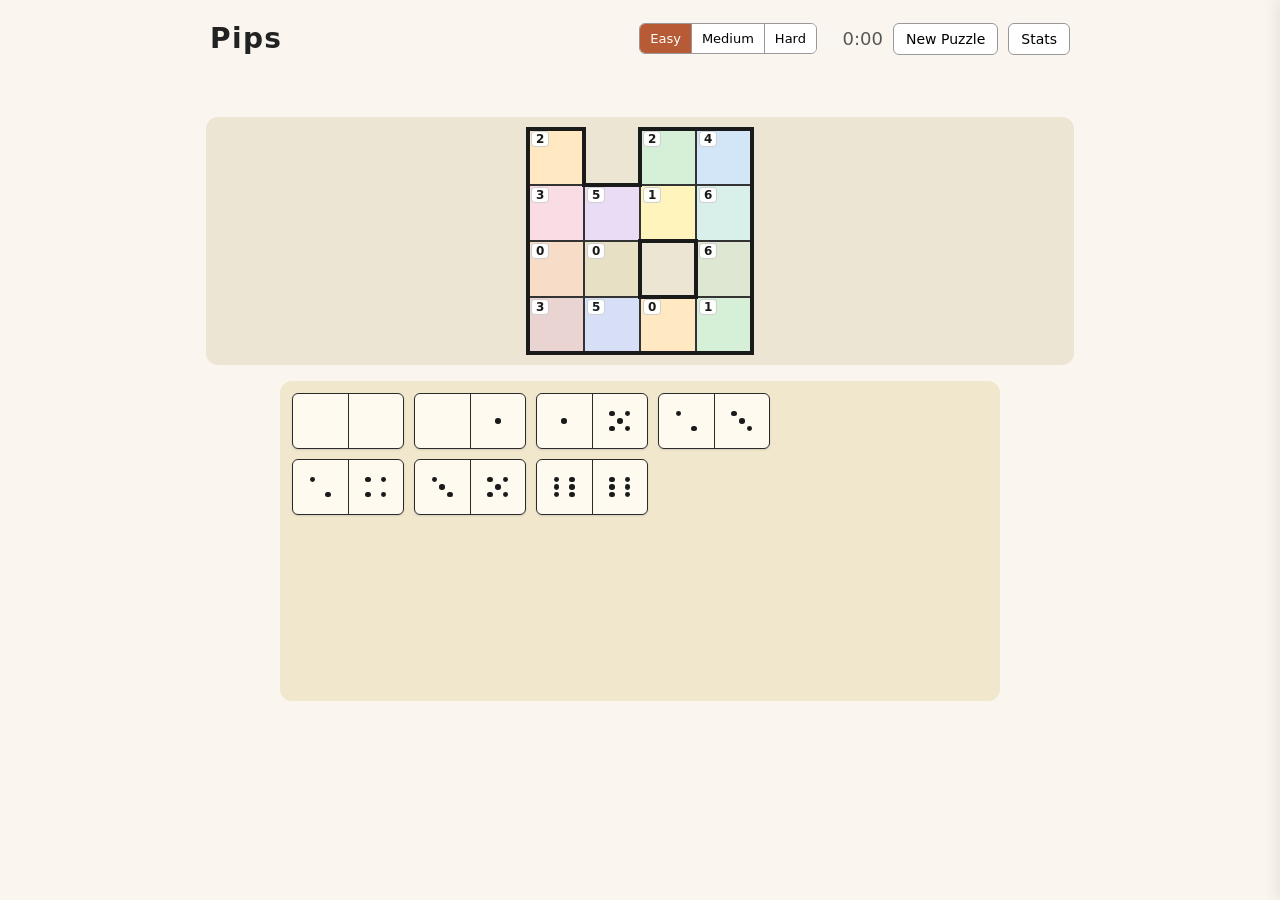
==== index.html @ f38bb197 "Initial commit: NYT-style Pips puzzle clone in vanilla JS Browser-only single-player domino puzzle. " ====
<!doctype html>
<html lang="en">
  <head>
    <meta charset="UTF-8" />
    <meta name="viewport" content="width=device-width, initial-scale=1.0" />
    <title>Pips</title>
    <link rel="stylesheet" href="./src/style.css" />
  </head>
  <body>
    <div id="app">
      <header class="header">
        <h1>Pips</h1>
        <div class="header-controls">
          <div class="difficulty" role="radiogroup" aria-label="Difficulty">
            <button class="diff-btn" data-diff="easy" type="button">Easy</button>
            <button class="diff-btn" data-diff="medium" type="button">Medium</button>
            <button class="diff-btn" data-diff="hard" type="button">Hard</button>
          </div>
          <span id="timer" class="timer">0:00</span>
          <button id="new-puzzle" type="button">New Puzzle</button>
          <button id="toggle-stats" type="button">Stats</button>
        </div>
      </header>
      <main>
        <div id="status" class="status" aria-live="polite"></div>
        <div id="board-wrap" class="board-wrap">
          <div id="board" class="board"></div>
          <div id="loading" class="loading">Generating puzzle…</div>
        </div>
        <div id="tray" class="tray"></div>
      </main>
      <aside id="stats-panel" class="stats-panel hidden" aria-hidden="true"></aside>
    </div>
    <script type="module" src="./src/main.js"></script>
  </body>
</html>
---- src/style.css ----
:root {
  --cell: 56px;
  --bg: #faf6ef;
  --board-bg: #ece5d4;
  --grid-line: rgba(0, 0, 0, 0.10);
  --region-line: #333;
  --region-line-strong: #222;
  --domino-bg: #fffaf0;
  --domino-border: #2a2a2a;
  --pip: #1a1a1a;
  --accent: #b65b35;
  --good: #2c8a4a;
  --bad: #c14a3a;
}

* { box-sizing: border-box; }

body {
  margin: 0;
  font-family: -apple-system, BlinkMacSystemFont, "Segoe UI", system-ui, sans-serif;
  background: var(--bg);
  color: #222;
  -webkit-user-select: none;
  user-select: none;
}

#app {
  max-width: 900px;
  margin: 0 auto;
  padding: 16px;
}

.header {
  display: flex;
  align-items: center;
  justify-content: space-between;
  padding: 6px 4px 18px;
}
.header h1 {
  margin: 0;
  font-weight: 700;
  font-size: 28px;
  letter-spacing: 0.05em;
}
.header-controls {
  display: flex;
  gap: 10px;
  align-items: center;
}
.timer {
  font-variant-numeric: tabular-nums;
  font-size: 18px;
  min-width: 56px;
  text-align: right;
  opacity: 0.75;
}
button {
  background: #fff;
  border: 1px solid #999;
  border-radius: 6px;
  padding: 7px 12px;
  font-size: 14px;
  cursor: pointer;
  font-family: inherit;
}
button:hover { background: #f3edd7; }
button:active { background: #e7dfb7; }

.difficulty {
  display: inline-flex;
  border: 1px solid #999;
  border-radius: 6px;
  overflow: hidden;
}
.difficulty .diff-btn {
  border: none;
  border-radius: 0;
  padding: 7px 10px;
  font-size: 13px;
  background: #fff;
}
.difficulty .diff-btn + .diff-btn { border-left: 1px solid #999; }
.difficulty .diff-btn[aria-pressed="true"] { background: var(--accent); color: #fff; }
.difficulty .diff-btn[aria-pressed="true"]:hover { background: var(--accent); color: #fff; }

.status {
  min-height: 28px;
  font-size: 16px;
  font-weight: 600;
  text-align: center;
  margin: 8px 0;
}
.status.good { color: var(--good); }
.status.bad { color: var(--bad); }

.board-wrap {
  display: flex;
  justify-content: center;
  position: relative;
  margin: 0 auto;
  padding: 12px;
  background: var(--board-bg);
  border-radius: 12px;
}

.board {
  position: relative;
  display: grid;
  background: transparent;
  /* grid-template set inline */
}
.board::after {
  content: '';
  position: absolute;
  inset: 0;
  pointer-events: none;
}

.cell {
  width: var(--cell);
  height: var(--cell);
  position: relative;
  background: #fffdf6;
}
.cell.blocked { background: transparent; visibility: hidden; }

/* thin grid lines on every cell */
.cell::before {
  content: '';
  position: absolute;
  inset: 0;
  border-right: 1px solid var(--grid-line);
  border-bottom: 1px solid var(--grid-line);
  pointer-events: none;
}

/* region edges drawn as overlaid spans on the appropriate sides */
.cell .edge-overlay {
  position: absolute; inset: 0; pointer-events: none;
}
.cell .edge-overlay > span { position: absolute; background: var(--region-line); }
.cell .edge-overlay .e-top    { top: -1px; left: 0; right: 0; height: 2px; }
.cell .edge-overlay .e-right  { top: 0; right: -1px; bottom: 0; width: 2px; }
.cell .edge-overlay .e-bottom { bottom: -1px; left: 0; right: 0; height: 2px; }
.cell .edge-overlay .e-left   { top: 0; left: -1px; bottom: 0; width: 2px; }
/* Edges that border the outside of the grid are thicker + darker so the
   board outline reads clearly against region boundaries. Each boundary span
   extends into the perpendicular axis (left/right for horizontal spans,
   top/bottom for vertical spans) so corners fill without notches. */
.cell .edge-overlay > span.boundary { background: #1a1a1a; z-index: 4; }
.cell .edge-overlay .e-top.boundary    { top: -2px;    left: -2px;   right: -2px;  height: 4px; }
.cell .edge-overlay .e-right.boundary  { right: -2px;  top: -2px;    bottom: -2px; width: 4px; }
.cell .edge-overlay .e-bottom.boundary { bottom: -2px; left: -2px;   right: -2px;  height: 4px; }
.cell .edge-overlay .e-left.boundary   { left: -2px;   top: -2px;    bottom: -2px; width: 4px; }

.region-label {
  position: absolute;
  font-size: 12px;
  line-height: 14px;
  font-weight: 700;
  color: #1a1a1a;
  background: rgba(255, 255, 255, 0.92);
  border: 1px solid rgba(0, 0, 0, 0.18);
  border-radius: 4px;
  padding: 0 4px;
  pointer-events: none;
  white-space: nowrap;
  z-index: 5;
}

.slot-highlight {
  position: absolute;
  pointer-events: none;
  border: 2px dashed var(--accent);
  border-radius: 4px;
  opacity: 0;
  transition: opacity 100ms;
}
.slot-highlight.show { opacity: 1; }

.tray {
  position: relative;
  width: 100%;
  max-width: 720px;
  margin: 16px auto 0;
  padding: 12px;
  min-height: calc(5 * var(--cell) + 40px);
  border-radius: 12px;
  background: #f0e7cd;
  overflow: visible;
}

.domino {
  position: absolute;
  display: flex;
  background: var(--domino-bg);
  border: 1.5px solid var(--domino-border);
  border-radius: 6px;
  cursor: grab;
  touch-action: none;
  box-shadow: 0 1px 2px rgba(0, 0, 0, 0.12);
  width: calc(2 * var(--cell));
  height: var(--cell);
  z-index: 2;
}
/* Once placed on the board, dominoes are translucent so the region color
   underneath remains clearly visible. Tray + drag visuals stay fully opaque. */
.board > .domino {
  background: rgba(255, 250, 240, 0.50);
}
.domino.vertical { flex-direction: column; width: var(--cell); height: calc(2 * var(--cell)); }
.domino:active { cursor: grabbing; }
.domino.dragging { cursor: grabbing; box-shadow: 0 6px 14px rgba(0, 0, 0, 0.20); z-index: 1000; }

.domino .half {
  flex: 1;
  position: relative;
  display: grid;
  grid-template-columns: repeat(3, 1fr);
  grid-template-rows: repeat(3, 1fr);
  padding: 14%;
  gap: 0;
}
.domino.horizontal .half:first-child { border-right: 1.5px solid var(--domino-border); }
.domino.vertical .half:first-child { border-bottom: 1.5px solid var(--domino-border); }

.pip {
  background: var(--pip);
  border-radius: 50%;
  align-self: center;
  justify-self: center;
  width: 70%;
  height: 70%;
}

.placed-domino {
  position: absolute;
}

.loading {
  position: absolute;
  inset: 0;
  display: flex;
  align-items: center;
  justify-content: center;
  font-size: 14px;
  color: #666;
  background: rgba(250, 246, 239, 0.85);
}
.loading.hidden { display: none; }

.stats-panel {
  position: fixed;
  top: 0; right: 0; height: 100vh; width: 320px;
  background: #fff;
  border-left: 1px solid #d4cba8;
  box-shadow: -4px 0 14px rgba(0, 0, 0, 0.08);
  padding: 18px;
  overflow-y: auto;
  transform: translateX(0);
  transition: transform 200ms;
  z-index: 10;
}
.stats-panel.hidden { transform: translateX(100%); pointer-events: none; }
.stats-panel h2 { margin: 0 0 8px; font-size: 18px; }
.stat-row { display: flex; justify-content: space-between; padding: 4px 0; font-size: 14px; }
.stat-row span:last-child { font-variant-numeric: tabular-nums; font-weight: 600; }
.histogram { margin-top: 10px; }
.histogram svg { display: block; }
.stats-actions { margin-top: 12px; }
.stats-actions button { font-size: 12px; padding: 4px 8px; }
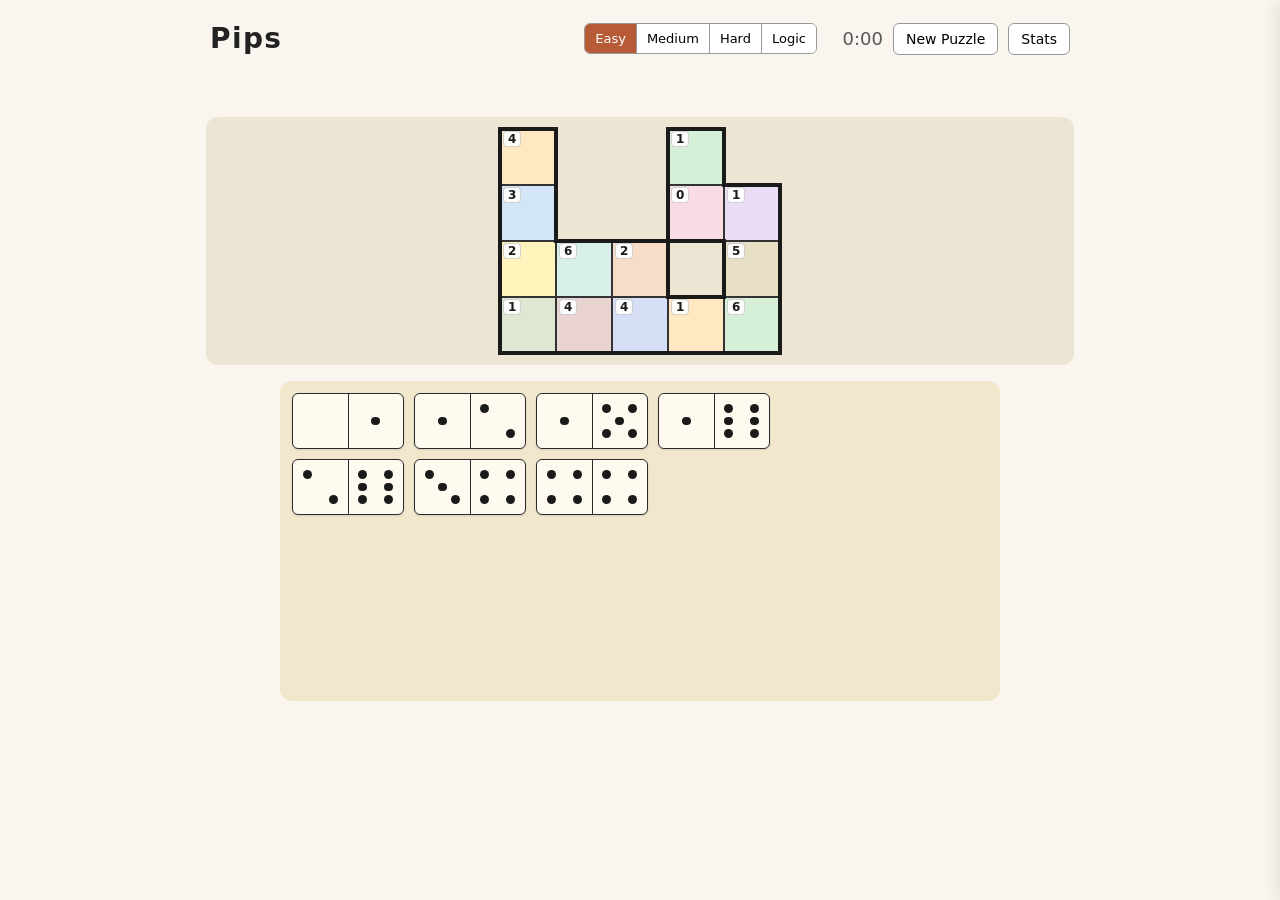
==== commit d0035452: "Add Logic difficulty + fix forward-propagation bugs New "Logic" difficulty mode whose verifier is pu" ====
--- a/index.html
+++ b/index.html
@@ -15,6 +15,7 @@
             <button class="diff-btn" data-diff="easy" type="button">Easy</button>
             <button class="diff-btn" data-diff="medium" type="button">Medium</button>
             <button class="diff-btn" data-diff="hard" type="button">Hard</button>
+            <button class="diff-btn" data-diff="logic" type="button" title="Pure logic — solvable by forward deduction only, no guessing">Logic</button>
           </div>
           <span id="timer" class="timer">0:00</span>
           <button id="new-puzzle" type="button">New Puzzle</button>
--- a/src/style.css
+++ b/src/style.css
@@ -218,7 +218,10 @@
   display: grid;
   grid-template-columns: repeat(3, 1fr);
   grid-template-rows: repeat(3, 1fr);
-  padding: 14%;
+  /* Use --cell-relative padding so pip sizes stay constant when the domino is
+     rotated. (Percentage padding resolves against the domino's width, which
+     differs between horizontal and vertical orientations.) */
+  padding: calc(0.14 * var(--cell));
   gap: 0;
 }
 .domino.horizontal .half:first-child { border-right: 1.5px solid var(--domino-border); }
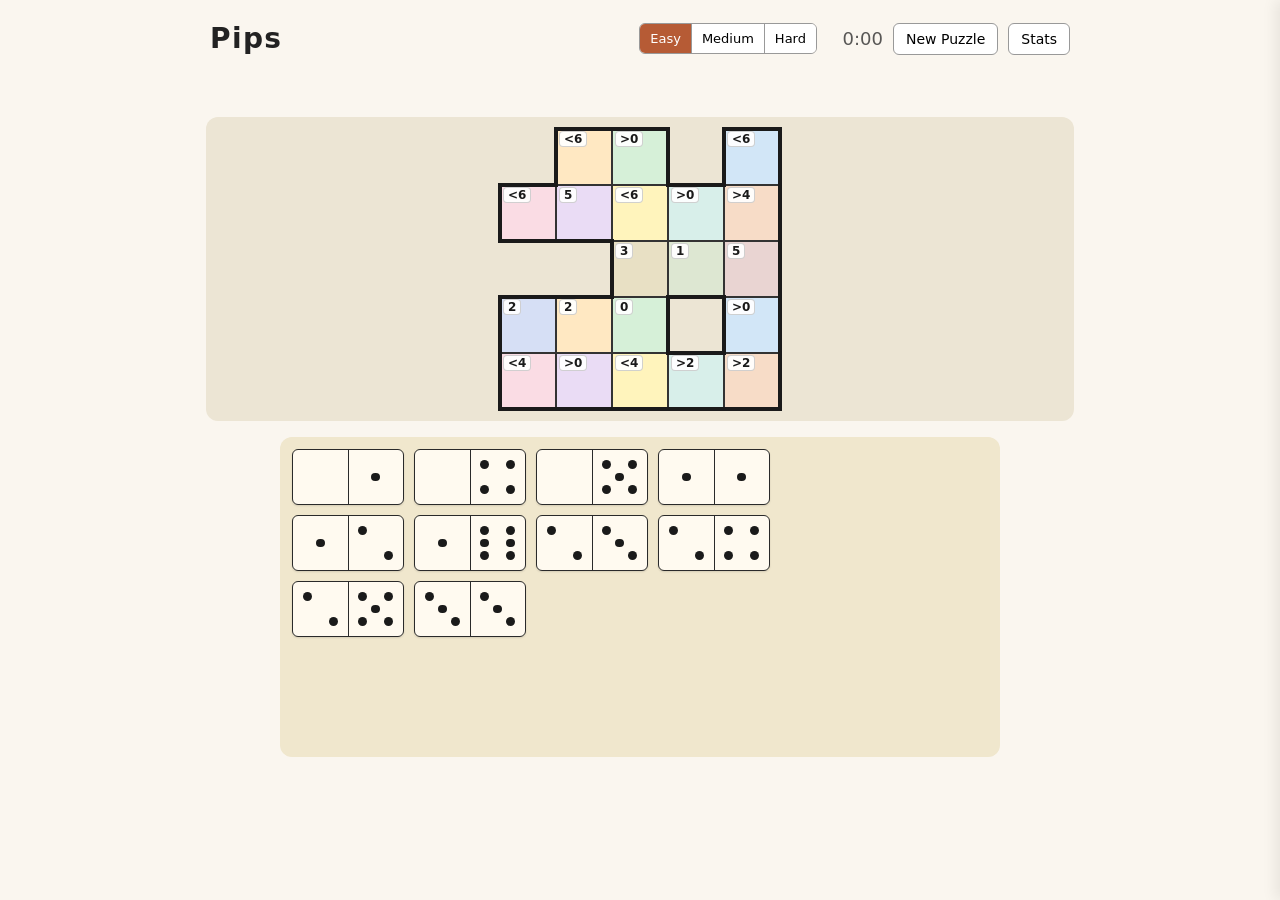
==== commit 6246d670: "Unify difficulty: Easy/Medium/Hard all use linear-solvable verifier Replaces the previous Easy/Mediu" ====
--- a/index.html
+++ b/index.html
@@ -12,10 +12,9 @@
         <h1>Pips</h1>
         <div class="header-controls">
           <div class="difficulty" role="radiogroup" aria-label="Difficulty">
-            <button class="diff-btn" data-diff="easy" type="button">Easy</button>
-            <button class="diff-btn" data-diff="medium" type="button">Medium</button>
-            <button class="diff-btn" data-diff="hard" type="button">Hard</button>
-            <button class="diff-btn" data-diff="logic" type="button" title="Pure logic — solvable by forward deduction only, no guessing">Logic</button>
+            <button class="diff-btn" data-diff="easy" type="button" title="Solvable by forward deduction only">Easy</button>
+            <button class="diff-btn" data-diff="medium" type="button" title="Solvable by forward deduction only">Medium</button>
+            <button class="diff-btn" data-diff="hard" type="button" title="Solvable by forward deduction only">Hard</button>
           </div>
           <span id="timer" class="timer">0:00</span>
           <button id="new-puzzle" type="button">New Puzzle</button>
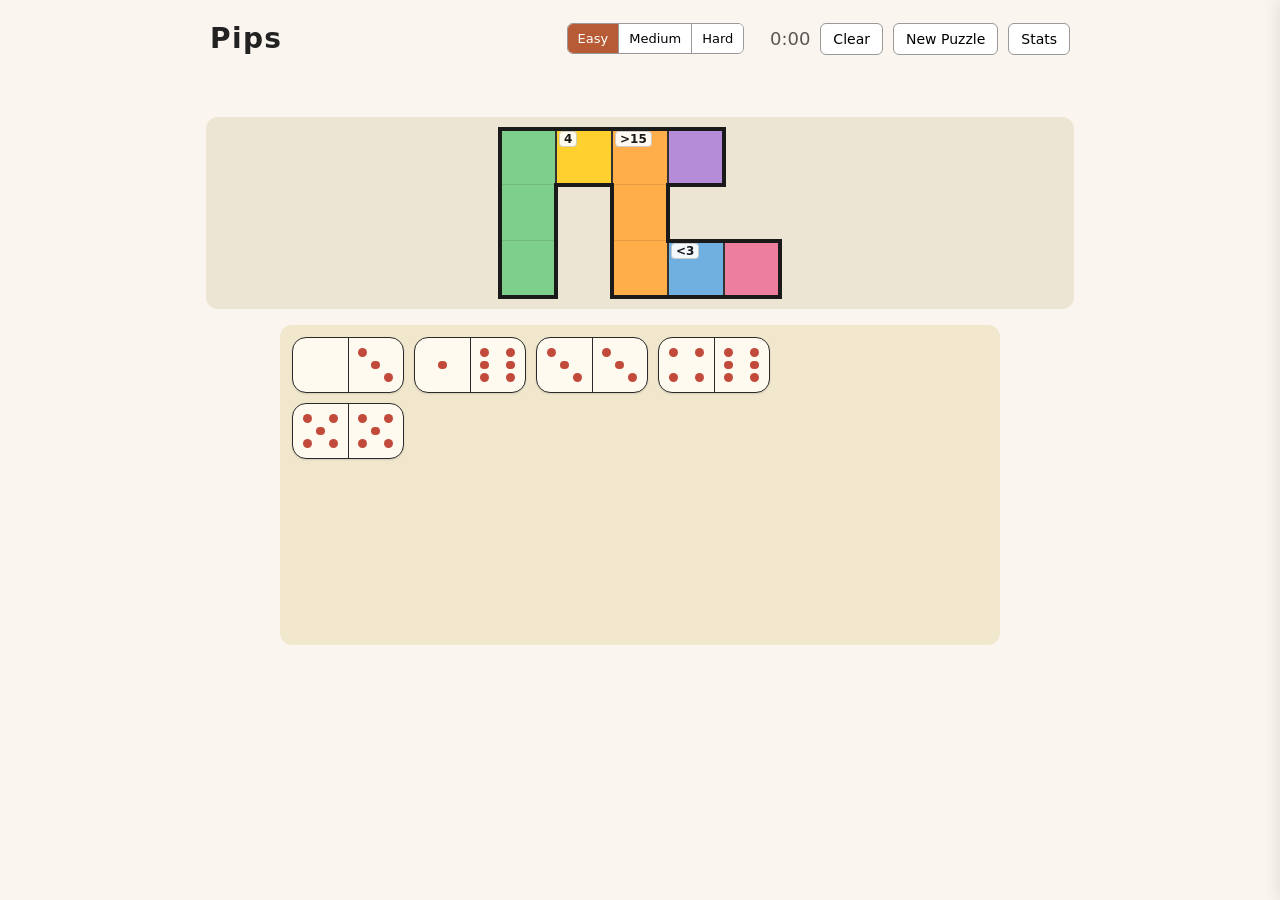
==== commit de2af0a0: "Add lock-in dominoes, per-difficulty stats, percentile + celebration UI: - Click a placed domino to " ====
--- a/index.html
+++ b/index.html
@@ -17,6 +17,7 @@
             <button class="diff-btn" data-diff="hard" type="button" title="Solvable by forward deduction only">Hard</button>
           </div>
           <span id="timer" class="timer">0:00</span>
+          <button id="clear-all" type="button">Clear</button>
           <button id="new-puzzle" type="button">New Puzzle</button>
           <button id="toggle-stats" type="button">Stats</button>
         </div>
--- a/src/style.css
+++ b/src/style.css
@@ -7,7 +7,8 @@
   --region-line-strong: #222;
   --domino-bg: #fffaf0;
   --domino-border: #2a2a2a;
-  --pip: #1a1a1a;
+  --pip: #c14a3a;
+  --pip-locked: #1a1a1a;
   --accent: #b65b35;
   --good: #2c8a4a;
   --bad: #c14a3a;
@@ -195,7 +196,7 @@
   display: flex;
   background: var(--domino-bg);
   border: 1.5px solid var(--domino-border);
-  border-radius: 6px;
+  border-radius: 14px;
   cursor: grab;
   touch-action: none;
   box-shadow: 0 1px 2px rgba(0, 0, 0, 0.12);
@@ -208,6 +209,12 @@
 .board > .domino {
   background: rgba(255, 250, 240, 0.50);
 }
+/* Locked placed dominoes read as committed: more opaque, accent border. */
+.board > .domino.locked {
+  box-shadow: inset 0 0 0 3px var(--domino-border);
+  cursor: pointer;
+}
+.board > .domino.locked .pip { background: var(--pip-locked); }
 .domino.vertical { flex-direction: column; width: var(--cell); height: calc(2 * var(--cell)); }
 .domino:active { cursor: grabbing; }
 .domino.dragging { cursor: grabbing; box-shadow: 0 6px 14px rgba(0, 0, 0, 0.20); z-index: 1000; }
@@ -266,9 +273,77 @@
 }
 .stats-panel.hidden { transform: translateX(100%); pointer-events: none; }
 .stats-panel h2 { margin: 0 0 8px; font-size: 18px; }
+.stats-section { margin-top: 16px; padding-top: 10px; border-top: 1px solid #e5dec3; }
+.stats-section:first-of-type { margin-top: 4px; padding-top: 0; border-top: none; }
+.stats-section-title { margin: 0 0 6px; font-size: 14px; text-transform: uppercase; letter-spacing: 0.06em; color: #555; }
 .stat-row { display: flex; justify-content: space-between; padding: 4px 0; font-size: 14px; }
 .stat-row span:last-child { font-variant-numeric: tabular-nums; font-weight: 600; }
 .histogram { margin-top: 10px; }
 .histogram svg { display: block; }
 .stats-actions { margin-top: 12px; }
 .stats-actions button { font-size: 12px; padding: 4px 8px; }
+
+/* ---- personal-best celebration overlay ---- */
+.celebrate {
+  position: fixed;
+  inset: 0;
+  display: flex;
+  align-items: center;
+  justify-content: center;
+  z-index: 1000;
+  pointer-events: auto;
+  background: rgba(0, 0, 0, 0.0);
+  cursor: pointer;
+}
+.celebrate-card {
+  position: relative;
+  background: rgba(255, 255, 250, 0.97);
+  border: 4px solid var(--accent);
+  border-radius: 20px;
+  padding: 26px 36px;
+  text-align: center;
+  box-shadow: 0 12px 32px rgba(0, 0, 0, 0.20);
+  animation: celebrate-pop 480ms cubic-bezier(.2,.9,.2,1.4) both;
+  z-index: 2;
+}
+.celebrate-animal {
+  display: block;
+  font-size: 84px;
+  line-height: 1;
+  animation: celebrate-bounce 900ms ease-in-out 480ms infinite alternate;
+}
+.celebrate-text {
+  margin-top: 10px;
+  font-size: 22px;
+  font-weight: 800;
+  color: var(--accent);
+  letter-spacing: 0.02em;
+}
+.celebrate-particle {
+  position: absolute;
+  top: 50%;
+  left: 50%;
+  transform: translate(-50%, -50%);
+  pointer-events: none;
+  animation: celebrate-burst 1500ms cubic-bezier(.2,.7,.2,1) forwards;
+  z-index: 1;
+}
+.celebrate-fading { animation: celebrate-fadeout 380ms forwards; }
+
+@keyframes celebrate-pop {
+  0%   { transform: scale(0.3) rotate(-8deg); opacity: 0; }
+  60%  { transform: scale(1.08) rotate(2deg); opacity: 1; }
+  100% { transform: scale(1)    rotate(0); opacity: 1; }
+}
+@keyframes celebrate-bounce {
+  from { transform: translateY(0) rotate(-3deg); }
+  to   { transform: translateY(-6px) rotate(3deg); }
+}
+@keyframes celebrate-burst {
+  0%   { transform: translate(-50%, -50%) scale(0.4); opacity: 1; }
+  20%  { opacity: 1; }
+  100% { transform: translate(calc(-50% + var(--dx)), calc(-50% + var(--dy))) scale(1.1); opacity: 0; }
+}
+@keyframes celebrate-fadeout {
+  to { opacity: 0; }
+}
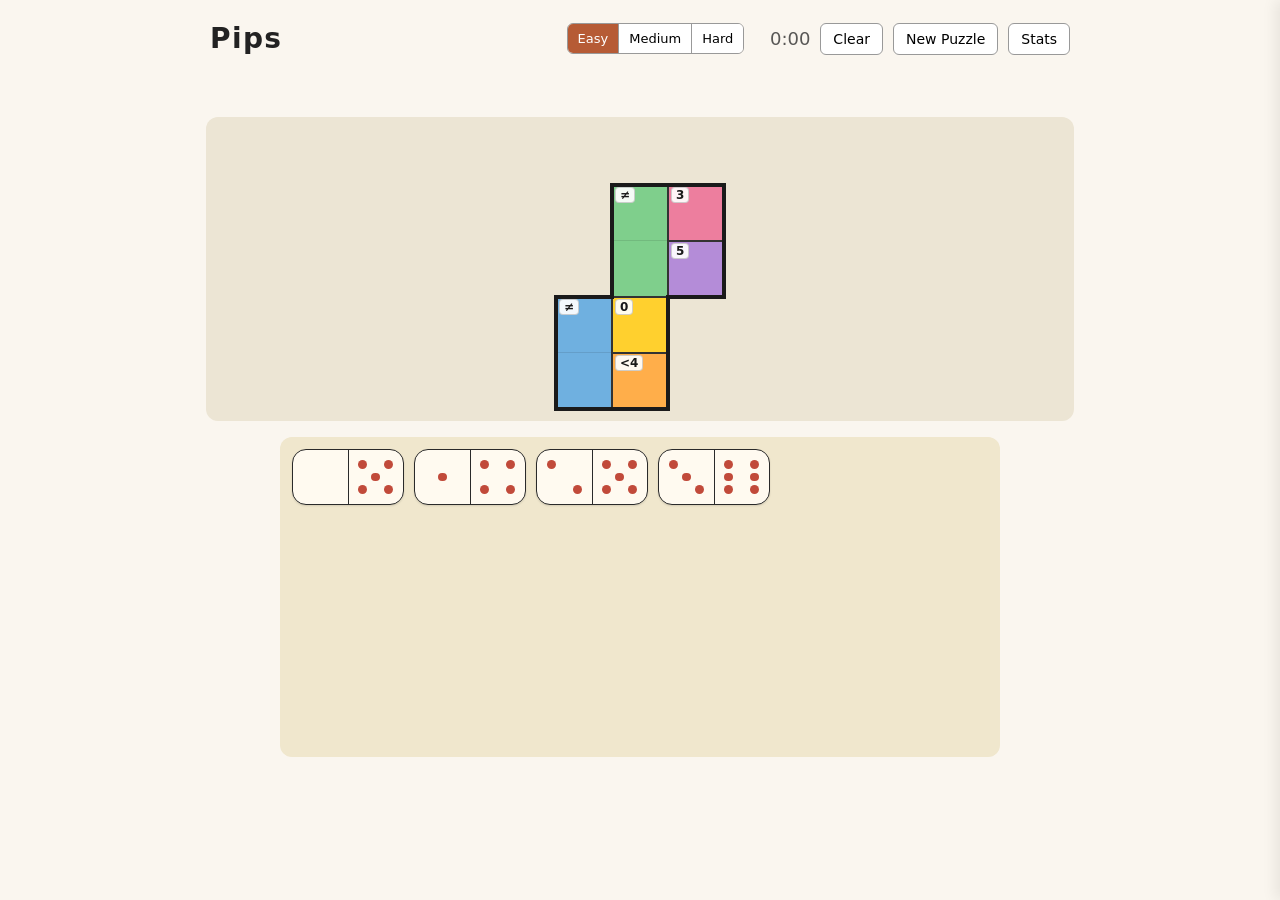
==== commit e2dd2a66: "Publish to GitHub Pages Deploy via GitHub Actions to https://emwcooper.github.io/pips/. The workflow" ====
--- a/index.html
+++ b/index.html
@@ -4,6 +4,7 @@
     <meta charset="UTF-8" />
     <meta name="viewport" content="width=device-width, initial-scale=1.0" />
     <title>Pips</title>
+    <link rel="icon" type="image/svg+xml" href="./favicon.svg" />
     <link rel="stylesheet" href="./src/style.css" />
   </head>
   <body>
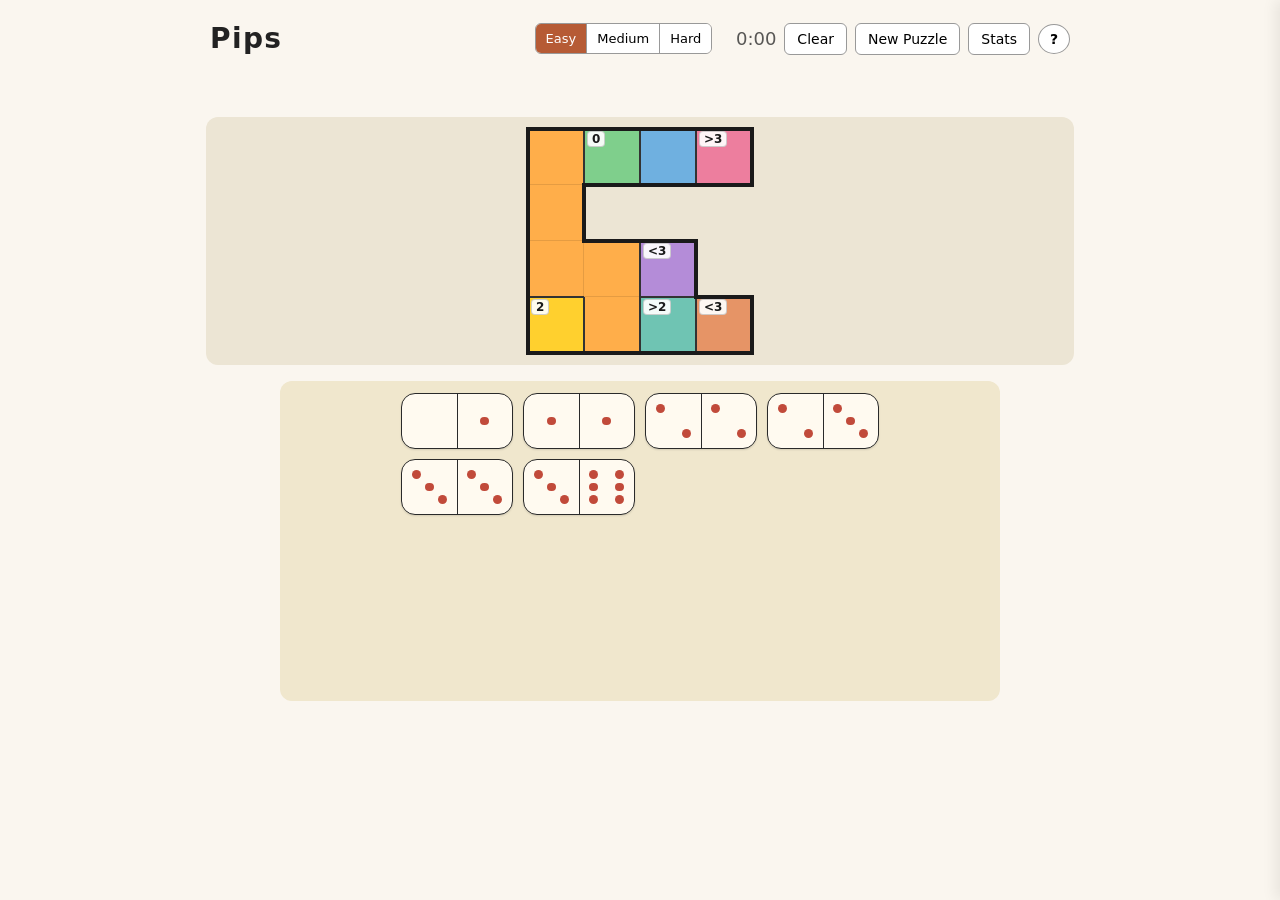
==== commit 4e185c8b: "Fix domino overlap, backfill global stats, add instructions modal - Placement evicts any piece whose" ====
--- a/index.html
+++ b/index.html
@@ -21,6 +21,7 @@
           <button id="clear-all" type="button">Clear</button>
           <button id="new-puzzle" type="button">New Puzzle</button>
           <button id="toggle-stats" type="button">Stats</button>
+          <button id="show-instructions" type="button" aria-label="Instructions">?</button>
         </div>
       </header>
       <main>
--- a/src/style.css
+++ b/src/style.css
@@ -1,5 +1,8 @@
 :root {
-  --cell: 56px;
+  /* Cell size scales with viewport width on small screens so the board and
+     tray fit on phones. Floor at 40px to keep touch targets usable; ceiling
+     at 56px so wide screens don't grow boards beyond the design. */
+  --cell: clamp(40px, 12vw, 56px);
   --bg: #faf6ef;
   --board-bg: #ece5d4;
   --grid-line: rgba(0, 0, 0, 0.10);
@@ -23,6 +26,7 @@
   color: #222;
   -webkit-user-select: none;
   user-select: none;
+  overflow-x: hidden;
 }
 
 #app {
@@ -35,6 +39,8 @@
   display: flex;
   align-items: center;
   justify-content: space-between;
+  flex-wrap: wrap;
+  gap: 10px;
   padding: 6px 4px 18px;
 }
 .header h1 {
@@ -45,8 +51,11 @@
 }
 .header-controls {
   display: flex;
-  gap: 10px;
+  gap: 8px;
+  row-gap: 8px;
   align-items: center;
+  flex-wrap: wrap;
+  justify-content: flex-end;
 }
 .timer {
   font-variant-numeric: tabular-nums;
@@ -272,14 +281,26 @@
   z-index: 10;
 }
 .stats-panel.hidden { transform: translateX(100%); pointer-events: none; }
+.stats-header { display: flex; align-items: center; justify-content: space-between; margin-bottom: 4px; }
 .stats-panel h2 { margin: 0 0 8px; font-size: 18px; }
+.stats-close {
+  background: transparent;
+  border: none;
+  font-size: 26px;
+  line-height: 1;
+  padding: 4px 10px;
+  cursor: pointer;
+  color: #555;
+}
+.stats-close:hover { color: #000; }
 .stats-section { margin-top: 16px; padding-top: 10px; border-top: 1px solid #e5dec3; }
 .stats-section:first-of-type { margin-top: 4px; padding-top: 0; border-top: none; }
 .stats-section-title { margin: 0 0 6px; font-size: 14px; text-transform: uppercase; letter-spacing: 0.06em; color: #555; }
 .stat-row { display: flex; justify-content: space-between; padding: 4px 0; font-size: 14px; }
 .stat-row span:last-child { font-variant-numeric: tabular-nums; font-weight: 600; }
-.histogram { margin-top: 10px; }
+.histogram { margin-top: 4px; }
 .histogram svg { display: block; }
+.histogram-label { margin-top: 10px; font-size: 11px; text-transform: uppercase; letter-spacing: 0.06em; color: #777; }
 .stats-actions { margin-top: 12px; }
 .stats-actions button { font-size: 12px; padding: 4px 8px; }
 
@@ -347,3 +368,79 @@
 @keyframes celebrate-fadeout {
   to { opacity: 0; }
 }
+
+/* ---- Instructions modal ---- */
+#show-instructions {
+  font-weight: 700;
+  width: 32px;
+  padding: 6px 0;
+  border-radius: 50%;
+}
+.instructions-overlay {
+  position: fixed;
+  inset: 0;
+  display: flex;
+  align-items: center;
+  justify-content: center;
+  background: rgba(0, 0, 0, 0.45);
+  opacity: 0;
+  pointer-events: none;
+  transition: opacity 160ms;
+  z-index: 500;
+}
+.instructions-overlay.show { opacity: 1; pointer-events: auto; }
+.instructions-card {
+  position: relative;
+  background: #fffaf0;
+  border-radius: 12px;
+  padding: 22px 24px;
+  max-width: 460px;
+  width: calc(100% - 32px);
+  max-height: calc(100vh - 80px);
+  overflow-y: auto;
+  box-shadow: 0 12px 32px rgba(0, 0, 0, 0.25);
+  font-size: 14px;
+  line-height: 1.5;
+}
+.instructions-card h2 { margin: 0 0 8px; font-size: 20px; }
+.instructions-card h3 { margin: 16px 0 6px; font-size: 15px; }
+.instructions-card p, .instructions-card ul { margin: 8px 0; }
+.instructions-card ul { padding-left: 20px; }
+.instructions-card li { margin-bottom: 4px; }
+.instructions-close {
+  position: absolute;
+  top: 6px;
+  right: 8px;
+  background: transparent;
+  border: none;
+  font-size: 26px;
+  line-height: 1;
+  padding: 4px 10px;
+  cursor: pointer;
+  color: #555;
+}
+.instructions-close:hover { color: #000; }
+.instructions-ok {
+  margin-top: 12px;
+  display: block;
+  width: 100%;
+  background: var(--accent);
+  color: #fff;
+  border-color: var(--accent);
+  padding: 8px;
+  font-weight: 600;
+}
+.instructions-ok:hover { background: #9b4c2c; }
+
+/* ---- Narrow viewports (phones) ---- */
+@media (max-width: 480px) {
+  #app { padding: 8px; }
+  .header { padding: 4px 2px 12px; }
+  .header h1 { font-size: 22px; }
+  .header-controls { gap: 6px; }
+  button { padding: 6px 9px; font-size: 13px; }
+  .difficulty .diff-btn { padding: 6px 8px; font-size: 12px; }
+  .timer { font-size: 16px; min-width: 44px; }
+  .board-wrap { padding: 8px; }
+  .stats-panel { width: 100%; max-width: 360px; padding: 14px; }
+}
